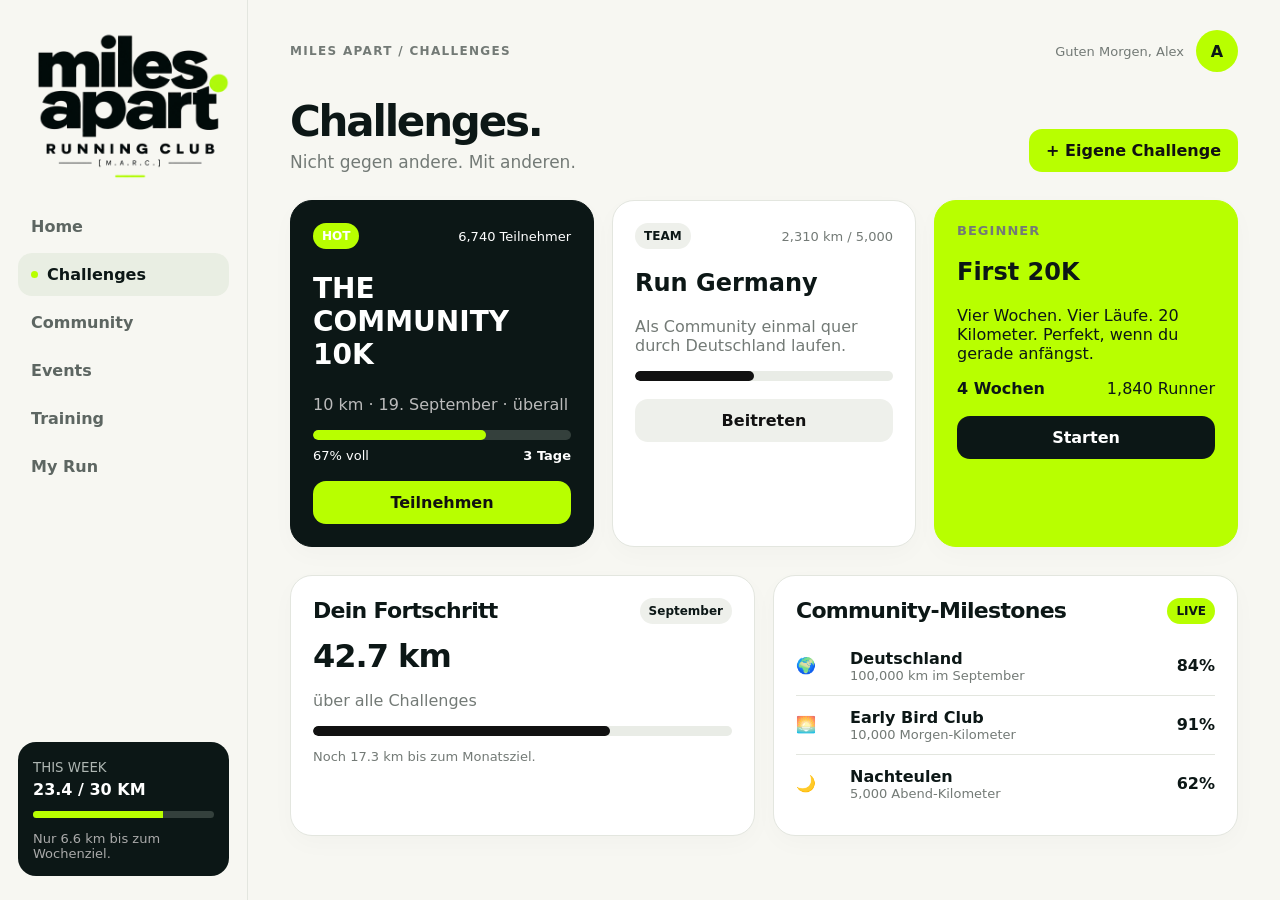
==== challenges.html @ 241ba2c0 "Add files via upload" ====
<!doctype html><html lang="de"><head><meta charset="utf-8"><meta name="viewport" content="width=device-width,initial-scale=1"><title>Challenges — Miles Apart Running Club</title><link rel="stylesheet" href="style.css"></head>
<body><div class="shell"><aside class="sidebar"><div class="brand"><a href="index.html"><img src="miles-apart-logo.png" alt="Miles Apart Running Club"></a></div><nav class="nav"><a class="" href="index.html">Home</a><a class="active" href="challenges.html">Challenges</a><a class="" href="community.html">Community</a><a class="" href="events.html">Events</a><a class="" href="training.html">Training</a><a class="" href="profile.html">My Run</a></nav><div class="side-bottom"><small>THIS WEEK</small><strong>23.4 / 30 KM</strong><div class="mini-progress"><i></i></div><p class="small" style="color:#aaa;margin-bottom:0">Nur 6.6 km bis zum Wochenziel.</p></div></aside><main class="main"><div class="top"><div class="crumb">MILES APART / CHALLENGES</div><div class="top-right"><span class="small muted">Guten Morgen, Alex</span><div class="avatar">A</div></div></div>
<div class="hero"><div><h1>Challenges.</h1><p class="lead">Nicht gegen andere. Mit anderen.</p></div><a class="btn lime" href="#">+ Eigene Challenge</a></div>
<div class="grid g3">
<div class="card dark"><div class="row"><span class="badge lime">HOT</span><span class="small">6,740 Teilnehmer</span></div><h2 style="font-size:28px">THE COMMUNITY 10K</h2><p style="color:#bbb">10 km · 19. September · überall</p><div class="progress"><i style="width:67%"></i></div><div class="row small" style="margin-top:8px"><span>67% voll</span><b>3 Tage</b></div><a class="btn lime" style="margin-top:18px;width:100%" href="#">Teilnehmen</a></div>
<div class="card"><div class="row"><span class="badge">TEAM</span><span class="small muted">2,310 km / 5,000</span></div><h2>Run Germany</h2><p class="muted">Als Community einmal quer durch Deutschland laufen.</p><div class="progress"><i style="width:46%"></i></div><a class="btn ghost" style="margin-top:18px;width:100%" href="#">Beitreten</a></div>
<div class="card lime"><div class="label">BEGINNER</div><h2>First 20K</h2><p>Vier Wochen. Vier Läufe. 20 Kilometer. Perfekt, wenn du gerade anfängst.</p><div class="row"><b>4 Wochen</b><span>1,840 Runner</span></div><a class="btn" style="margin-top:18px;width:100%" href="#">Starten</a></div>
</div>
<div class="section grid g2">
<div class="card"><div class="section-head"><h2>Dein Fortschritt</h2><span class="badge">September</span></div><div class="kpi">42.7 km</div><p class="muted">über alle Challenges</p><div class="progress"><i style="width:71%"></i></div><p class="small muted">Noch 17.3 km bis zum Monatsziel.</p></div>
<div class="card"><div class="section-head"><h2>Community-Milestones</h2><span class="badge lime">LIVE</span></div><div class="rank"><span>🌍</span><div><b>Deutschland</b><div class="small muted">100,000 km im September</div></div><b>84%</b></div><div class="rank"><span>🌅</span><div><b>Early Bird Club</b><div class="small muted">10,000 Morgen-Kilometer</div></div><b>91%</b></div><div class="rank"><span>🌙</span><div><b>Nachteulen</b><div class="small muted">5,000 Abend-Kilometer</div></div><b>62%</b></div></div>
</div>
</main></div></body></html>
---- style.css ----
:root{
  --paper:#f7f7f2; --card:#fff; --ink:#0c1716; --muted:#737a76;
  --lime:#b8ff00; --line:#e3e6df; --dark:#0c1716; --radius:22px;
}
*{box-sizing:border-box} body{margin:0;background:var(--paper);color:var(--ink);font-family:Inter,ui-sans-serif,system-ui,-apple-system,BlinkMacSystemFont,"Segoe UI",sans-serif}
a{color:inherit;text-decoration:none}.shell{display:grid;grid-template-columns:248px 1fr;min-height:100vh}
.sidebar{position:sticky;top:0;height:100vh;background:var(--paper);border-right:1px solid var(--line);padding:24px 18px;display:flex;flex-direction:column}
.brand{padding:6px 8px 25px}.brand img{display:block;width:205px;height:auto}
.nav{display:grid;gap:5px}.nav a{padding:12px 13px;border-radius:14px;color:#5d6662;font-weight:750}.nav a:hover,.nav a.active{background:#e9eee3;color:var(--ink)}.nav a.active:before{content:"";display:inline-block;width:7px;height:7px;background:var(--lime);border-radius:50%;margin:0 9px 2px 0}
.side-bottom{margin-top:auto;background:var(--dark);color:white;border-radius:18px;padding:15px}.side-bottom small{color:#aeb6b2}.side-bottom strong{display:block;margin:4px 0 12px}.mini-progress{height:7px;background:#34403c;border-radius:99px;overflow:hidden}.mini-progress i{display:block;height:100%;width:72%;background:var(--lime)}
.main{padding:30px 42px 60px;max-width:1500px;width:100%}.top{display:flex;align-items:center;justify-content:space-between;margin-bottom:28px}.crumb{color:var(--muted);font-size:12px;font-weight:800;letter-spacing:.11em}.avatar{width:42px;height:42px;border-radius:50%;display:grid;place-items:center;background:var(--lime);font-weight:900}.top-right{display:flex;align-items:center;gap:12px}
h1{font-size:42px;letter-spacing:-2.2px;margin:0 0 8px;line-height:1.05}.lead{color:var(--muted);font-size:17px;margin:0}.hero{display:flex;justify-content:space-between;gap:20px;align-items:flex-end;margin-bottom:28px}
.hero-logo{width:min(430px,100%);margin-bottom:18px}.hero-logo img{width:100%;height:auto;display:block}
.grid{display:grid;gap:18px}.g4{grid-template-columns:repeat(4,1fr)}.g3{grid-template-columns:repeat(3,1fr)}.g2{grid-template-columns:repeat(2,1fr)}
.card{background:var(--card);border:1px solid var(--line);border-radius:var(--radius);padding:22px;box-shadow:0 8px 25px rgba(0,0,0,.025)}.card.dark{background:var(--dark);color:white;border-color:var(--dark)}.card.lime{background:var(--lime);border-color:var(--lime)}
.kpi{font-size:32px;font-weight:850;letter-spacing:-1px}.label{color:var(--muted);font-size:13px;font-weight:800;text-transform:uppercase;letter-spacing:.08em}.dark .label{color:#a9b2ae}
.row{display:flex;justify-content:space-between;align-items:center;gap:12px}.stack{display:grid;gap:12px}.muted{color:var(--muted)}.small{font-size:13px}
.btn{display:inline-flex;align-items:center;justify-content:center;border:0;border-radius:13px;padding:12px 17px;font-weight:800;cursor:pointer;background:var(--dark);color:white}.btn.lime{background:var(--lime);color:#111}.btn.ghost{background:#eef0eb;color:#111}.btn.white{background:white;color:#111}
.progress{height:10px;background:#e9ece6;border-radius:99px;overflow:hidden}.progress i{display:block;height:100%;background:#111;border-radius:99px}.dark .progress{background:#34403c}.dark .progress i{background:var(--lime)}
.section{margin-top:28px}.section-head{display:flex;justify-content:space-between;align-items:center;margin-bottom:13px}.section h2{font-size:22px;letter-spacing:-.7px;margin:0}
.badge{font-size:12px;font-weight:800;border-radius:999px;padding:6px 9px;background:#eef0eb}.badge.lime{background:var(--lime)}
.event{display:grid;grid-template-columns:70px 1fr auto;gap:16px;align-items:center}.date{background:var(--dark);color:white;border-radius:16px;padding:10px;text-align:center}.date b{font-size:22px;display:block}.date span{font-size:11px;text-transform:uppercase;color:#bbb}
.rank{display:grid;grid-template-columns:42px 1fr auto;align-items:center;gap:12px;padding:12px 0;border-bottom:1px solid var(--line)}.rank:last-child{border:0}.ranknum{font-weight:900;color:#999}.person{display:flex;align-items:center;gap:10px}.pavatar{width:34px;height:34px;border-radius:50%;display:grid;place-items:center;background:#ddd;font-size:12px;font-weight:900}
.post{display:grid;grid-template-columns:40px 1fr;gap:12px}.post+.post{padding-top:18px;margin-top:18px;border-top:1px solid var(--line)}
.tag{display:inline-block;background:#eef0eb;padding:5px 8px;border-radius:8px;font-size:11px;font-weight:800;margin-right:5px}
.bar{display:flex;gap:7px;align-items:end;height:150px}.bar i{flex:1;background:#ddd;border-radius:7px 7px 2px 2px}.bar i:nth-child(3),.bar i:nth-child(7){background:#111}.bar i:nth-child(7){background:var(--lime)}
.route{height:190px;border-radius:18px;background:radial-gradient(circle at 20% 70%,#b8ff00 0 4px,transparent 5px),linear-gradient(135deg,#e7ebe4,#fafaf6);position:relative;overflow:hidden}.route:after{content:"";position:absolute;inset:25px 40px;background:transparent;border:4px solid #171716;border-left-color:transparent;border-bottom-color:transparent;border-radius:48% 52% 48% 52%;transform:rotate(-20deg)}
@media(max-width:900px){.shell{grid-template-columns:1fr}.sidebar{position:relative;height:auto}.brand img{width:230px}.nav{grid-template-columns:repeat(3,1fr)}.side-bottom{display:none}.main{padding:24px}.g4,.g3{grid-template-columns:1fr 1fr}}
@media(max-width:600px){.g4,.g3,.g2{grid-template-columns:1fr}.hero{display:block}.hero .btn{margin-top:18px}.hero-logo{width:310px}h1{font-size:34px}.nav{grid-template-columns:1fr 1fr}}
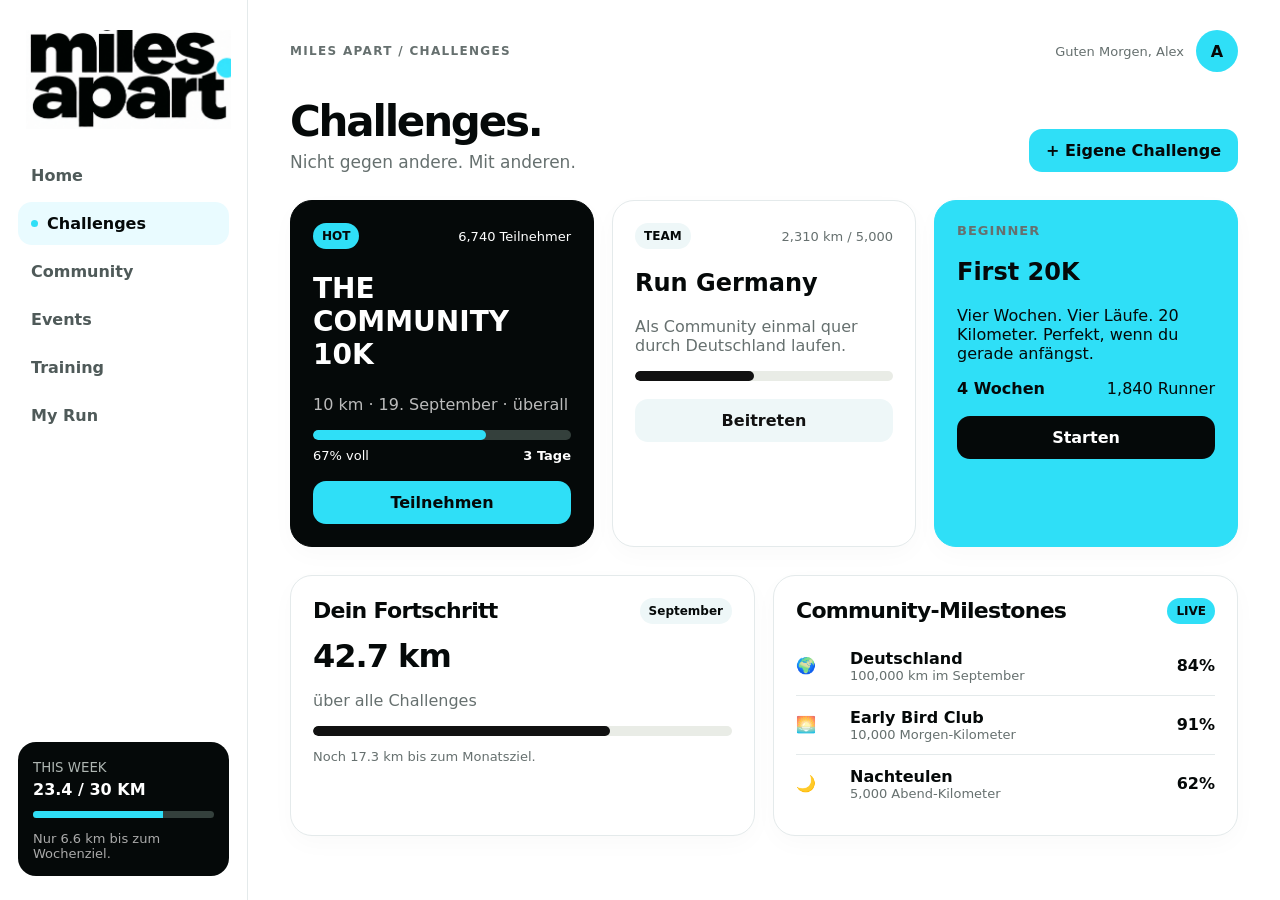
==== commit f417a13a: "Add files via upload" ====
--- a/challenges.html
+++ b/challenges.html
@@ -1,5 +1,5 @@
 <!doctype html><html lang="de"><head><meta charset="utf-8"><meta name="viewport" content="width=device-width,initial-scale=1"><title>Challenges — Miles Apart Running Club</title><link rel="stylesheet" href="style.css"></head>
-<body><div class="shell"><aside class="sidebar"><div class="brand"><a href="index.html"><img src="miles-apart-logo.png" alt="Miles Apart Running Club"></a></div><nav class="nav"><a class="" href="index.html">Home</a><a class="active" href="challenges.html">Challenges</a><a class="" href="community.html">Community</a><a class="" href="events.html">Events</a><a class="" href="training.html">Training</a><a class="" href="profile.html">My Run</a></nav><div class="side-bottom"><small>THIS WEEK</small><strong>23.4 / 30 KM</strong><div class="mini-progress"><i></i></div><p class="small" style="color:#aaa;margin-bottom:0">Nur 6.6 km bis zum Wochenziel.</p></div></aside><main class="main"><div class="top"><div class="crumb">MILES APART / CHALLENGES</div><div class="top-right"><span class="small muted">Guten Morgen, Alex</span><div class="avatar">A</div></div></div>
+<body><div class="shell"><aside class="sidebar"><div class="brand"><a href="index.html"><img src="miles-apart-wordmark.png" alt="Miles Apart Running Club"></a></div><nav class="nav"><a class="" href="index.html">Home</a><a class="active" href="challenges.html">Challenges</a><a class="" href="community.html">Community</a><a class="" href="events.html">Events</a><a class="" href="training.html">Training</a><a class="" href="profile.html">My Run</a></nav><div class="side-bottom"><small>THIS WEEK</small><strong>23.4 / 30 KM</strong><div class="mini-progress"><i></i></div><p class="small" style="color:#aaa;margin-bottom:0">Nur 6.6 km bis zum Wochenziel.</p></div></aside><main class="main"><div class="top"><div class="crumb">MILES APART / CHALLENGES</div><div class="top-right"><span class="small muted">Guten Morgen, Alex</span><div class="avatar">A</div></div></div>
 <div class="hero"><div><h1>Challenges.</h1><p class="lead">Nicht gegen andere. Mit anderen.</p></div><a class="btn lime" href="#">+ Eigene Challenge</a></div>
 <div class="grid g3">
 <div class="card dark"><div class="row"><span class="badge lime">HOT</span><span class="small">6,740 Teilnehmer</span></div><h2 style="font-size:28px">THE COMMUNITY 10K</h2><p style="color:#bbb">10 km · 19. September · überall</p><div class="progress"><i style="width:67%"></i></div><div class="row small" style="margin-top:8px"><span>67% voll</span><b>3 Tage</b></div><a class="btn lime" style="margin-top:18px;width:100%" href="#">Teilnehmen</a></div>
--- a/style.css
+++ b/style.css
@@ -1,30 +1,38 @@
 
 :root{
-  --paper:#f7f7f2; --card:#fff; --ink:#0c1716; --muted:#737a76;
-  --lime:#b8ff00; --line:#e3e6df; --dark:#0c1716; --radius:22px;
+  --paper:#ffffff; --card:#ffffff; --ink:#050909; --muted:#66706f;
+  --accent:#2fdff7; --accent-soft:#e9fbff; --line:#e4eaeb; --dark:#050909; --radius:22px;
 }
 *{box-sizing:border-box} body{margin:0;background:var(--paper);color:var(--ink);font-family:Inter,ui-sans-serif,system-ui,-apple-system,BlinkMacSystemFont,"Segoe UI",sans-serif}
 a{color:inherit;text-decoration:none}.shell{display:grid;grid-template-columns:248px 1fr;min-height:100vh}
 .sidebar{position:sticky;top:0;height:100vh;background:var(--paper);border-right:1px solid var(--line);padding:24px 18px;display:flex;flex-direction:column}
 .brand{padding:6px 8px 25px}.brand img{display:block;width:205px;height:auto}
-.nav{display:grid;gap:5px}.nav a{padding:12px 13px;border-radius:14px;color:#5d6662;font-weight:750}.nav a:hover,.nav a.active{background:#e9eee3;color:var(--ink)}.nav a.active:before{content:"";display:inline-block;width:7px;height:7px;background:var(--lime);border-radius:50%;margin:0 9px 2px 0}
-.side-bottom{margin-top:auto;background:var(--dark);color:white;border-radius:18px;padding:15px}.side-bottom small{color:#aeb6b2}.side-bottom strong{display:block;margin:4px 0 12px}.mini-progress{height:7px;background:#34403c;border-radius:99px;overflow:hidden}.mini-progress i{display:block;height:100%;width:72%;background:var(--lime)}
-.main{padding:30px 42px 60px;max-width:1500px;width:100%}.top{display:flex;align-items:center;justify-content:space-between;margin-bottom:28px}.crumb{color:var(--muted);font-size:12px;font-weight:800;letter-spacing:.11em}.avatar{width:42px;height:42px;border-radius:50%;display:grid;place-items:center;background:var(--lime);font-weight:900}.top-right{display:flex;align-items:center;gap:12px}
+.nav{display:grid;gap:5px}.nav a{padding:12px 13px;border-radius:14px;color:#4f5a59;font-weight:750}.nav a:hover,.nav a.active{background:var(--accent-soft);color:var(--ink)}.nav a.active:before{content:"";display:inline-block;width:7px;height:7px;background:var(--accent);border-radius:50%;margin:0 9px 2px 0}
+.side-bottom{margin-top:auto;background:var(--dark);color:white;border-radius:18px;padding:15px}.side-bottom small{color:#aeb6b2}.side-bottom strong{display:block;margin:4px 0 12px}.mini-progress{height:7px;background:#34403c;border-radius:99px;overflow:hidden}.mini-progress i{display:block;height:100%;width:72%;background:var(--accent)}
+.main{padding:30px 42px 60px;max-width:1500px;width:100%}.top{display:flex;align-items:center;justify-content:space-between;margin-bottom:28px}.crumb{color:var(--muted);font-size:12px;font-weight:800;letter-spacing:.11em}.avatar{width:42px;height:42px;border-radius:50%;display:grid;place-items:center;background:var(--accent);font-weight:900}.top-right{display:flex;align-items:center;gap:12px}
 h1{font-size:42px;letter-spacing:-2.2px;margin:0 0 8px;line-height:1.05}.lead{color:var(--muted);font-size:17px;margin:0}.hero{display:flex;justify-content:space-between;gap:20px;align-items:flex-end;margin-bottom:28px}
 .hero-logo{width:min(430px,100%);margin-bottom:18px}.hero-logo img{width:100%;height:auto;display:block}
 .grid{display:grid;gap:18px}.g4{grid-template-columns:repeat(4,1fr)}.g3{grid-template-columns:repeat(3,1fr)}.g2{grid-template-columns:repeat(2,1fr)}
-.card{background:var(--card);border:1px solid var(--line);border-radius:var(--radius);padding:22px;box-shadow:0 8px 25px rgba(0,0,0,.025)}.card.dark{background:var(--dark);color:white;border-color:var(--dark)}.card.lime{background:var(--lime);border-color:var(--lime)}
+.card{background:var(--card);border:1px solid var(--line);border-radius:var(--radius);padding:22px;box-shadow:0 8px 25px rgba(0,0,0,.025)}.card.dark{background:var(--dark);color:white;border-color:var(--dark)}.card.lime{background:var(--accent);border-color:var(--lime)}
 .kpi{font-size:32px;font-weight:850;letter-spacing:-1px}.label{color:var(--muted);font-size:13px;font-weight:800;text-transform:uppercase;letter-spacing:.08em}.dark .label{color:#a9b2ae}
 .row{display:flex;justify-content:space-between;align-items:center;gap:12px}.stack{display:grid;gap:12px}.muted{color:var(--muted)}.small{font-size:13px}
-.btn{display:inline-flex;align-items:center;justify-content:center;border:0;border-radius:13px;padding:12px 17px;font-weight:800;cursor:pointer;background:var(--dark);color:white}.btn.lime{background:var(--lime);color:#111}.btn.ghost{background:#eef0eb;color:#111}.btn.white{background:white;color:#111}
-.progress{height:10px;background:#e9ece6;border-radius:99px;overflow:hidden}.progress i{display:block;height:100%;background:#111;border-radius:99px}.dark .progress{background:#34403c}.dark .progress i{background:var(--lime)}
+.btn{display:inline-flex;align-items:center;justify-content:center;border:0;border-radius:13px;padding:12px 17px;font-weight:800;cursor:pointer;background:var(--dark);color:white}.btn.lime{background:var(--accent);color:#111}.btn.ghost{background:#eef7f8;color:#111}.btn.white{background:white;color:#111}
+.progress{height:10px;background:#e9ece6;border-radius:99px;overflow:hidden}.progress i{display:block;height:100%;background:#111;border-radius:99px}.dark .progress{background:#34403c}.dark .progress i{background:var(--accent)}
 .section{margin-top:28px}.section-head{display:flex;justify-content:space-between;align-items:center;margin-bottom:13px}.section h2{font-size:22px;letter-spacing:-.7px;margin:0}
-.badge{font-size:12px;font-weight:800;border-radius:999px;padding:6px 9px;background:#eef0eb}.badge.lime{background:var(--lime)}
+.badge{font-size:12px;font-weight:800;border-radius:999px;padding:6px 9px;background:#eef7f8}.badge.lime{background:var(--accent)}
 .event{display:grid;grid-template-columns:70px 1fr auto;gap:16px;align-items:center}.date{background:var(--dark);color:white;border-radius:16px;padding:10px;text-align:center}.date b{font-size:22px;display:block}.date span{font-size:11px;text-transform:uppercase;color:#bbb}
 .rank{display:grid;grid-template-columns:42px 1fr auto;align-items:center;gap:12px;padding:12px 0;border-bottom:1px solid var(--line)}.rank:last-child{border:0}.ranknum{font-weight:900;color:#999}.person{display:flex;align-items:center;gap:10px}.pavatar{width:34px;height:34px;border-radius:50%;display:grid;place-items:center;background:#ddd;font-size:12px;font-weight:900}
 .post{display:grid;grid-template-columns:40px 1fr;gap:12px}.post+.post{padding-top:18px;margin-top:18px;border-top:1px solid var(--line)}
-.tag{display:inline-block;background:#eef0eb;padding:5px 8px;border-radius:8px;font-size:11px;font-weight:800;margin-right:5px}
-.bar{display:flex;gap:7px;align-items:end;height:150px}.bar i{flex:1;background:#ddd;border-radius:7px 7px 2px 2px}.bar i:nth-child(3),.bar i:nth-child(7){background:#111}.bar i:nth-child(7){background:var(--lime)}
-.route{height:190px;border-radius:18px;background:radial-gradient(circle at 20% 70%,#b8ff00 0 4px,transparent 5px),linear-gradient(135deg,#e7ebe4,#fafaf6);position:relative;overflow:hidden}.route:after{content:"";position:absolute;inset:25px 40px;background:transparent;border:4px solid #171716;border-left-color:transparent;border-bottom-color:transparent;border-radius:48% 52% 48% 52%;transform:rotate(-20deg)}
+.tag{display:inline-block;background:#eef7f8;padding:5px 8px;border-radius:8px;font-size:11px;font-weight:800;margin-right:5px}
+.bar{display:flex;gap:7px;align-items:end;height:150px}.bar i{flex:1;background:#ddd;border-radius:7px 7px 2px 2px}.bar i:nth-child(3),.bar i:nth-child(7){background:#111}.bar i:nth-child(7){background:var(--accent)}
+.route{height:190px;border-radius:18px;background:radial-gradient(circle at 20% 70%,var(--accent) 0 4px,transparent 5px),linear-gradient(135deg,#e7ebe4,#fafaf6);position:relative;overflow:hidden}.route:after{content:"";position:absolute;inset:25px 40px;background:transparent;border:4px solid #171716;border-left-color:transparent;border-bottom-color:transparent;border-radius:48% 52% 48% 52%;transform:rotate(-20deg)}
 @media(max-width:900px){.shell{grid-template-columns:1fr}.sidebar{position:relative;height:auto}.brand img{width:230px}.nav{grid-template-columns:repeat(3,1fr)}.side-bottom{display:none}.main{padding:24px}.g4,.g3{grid-template-columns:1fr 1fr}}
 @media(max-width:600px){.g4,.g3,.g2{grid-template-columns:1fr}.hero{display:block}.hero .btn{margin-top:18px}.hero-logo{width:310px}h1{font-size:34px}.nav{grid-template-columns:1fr 1fr}}
+
+/* Miles Apart Running Club — new CI */
+.card.lime { background:var(--accent); border-color:var(--accent); color:#050909; }
+.btn.lime { background:var(--accent); color:#050909; }
+.badge.lime { background:var(--accent); color:#050909; }
+.nav a.active:before { background:var(--accent); }
+.mini-progress i { background:var(--accent); }
+.route { background:radial-gradient(circle at 20% 70%,var(--accent) 0 4px,transparent 5px),linear-gradient(135deg,#eef8fa,#fff); }
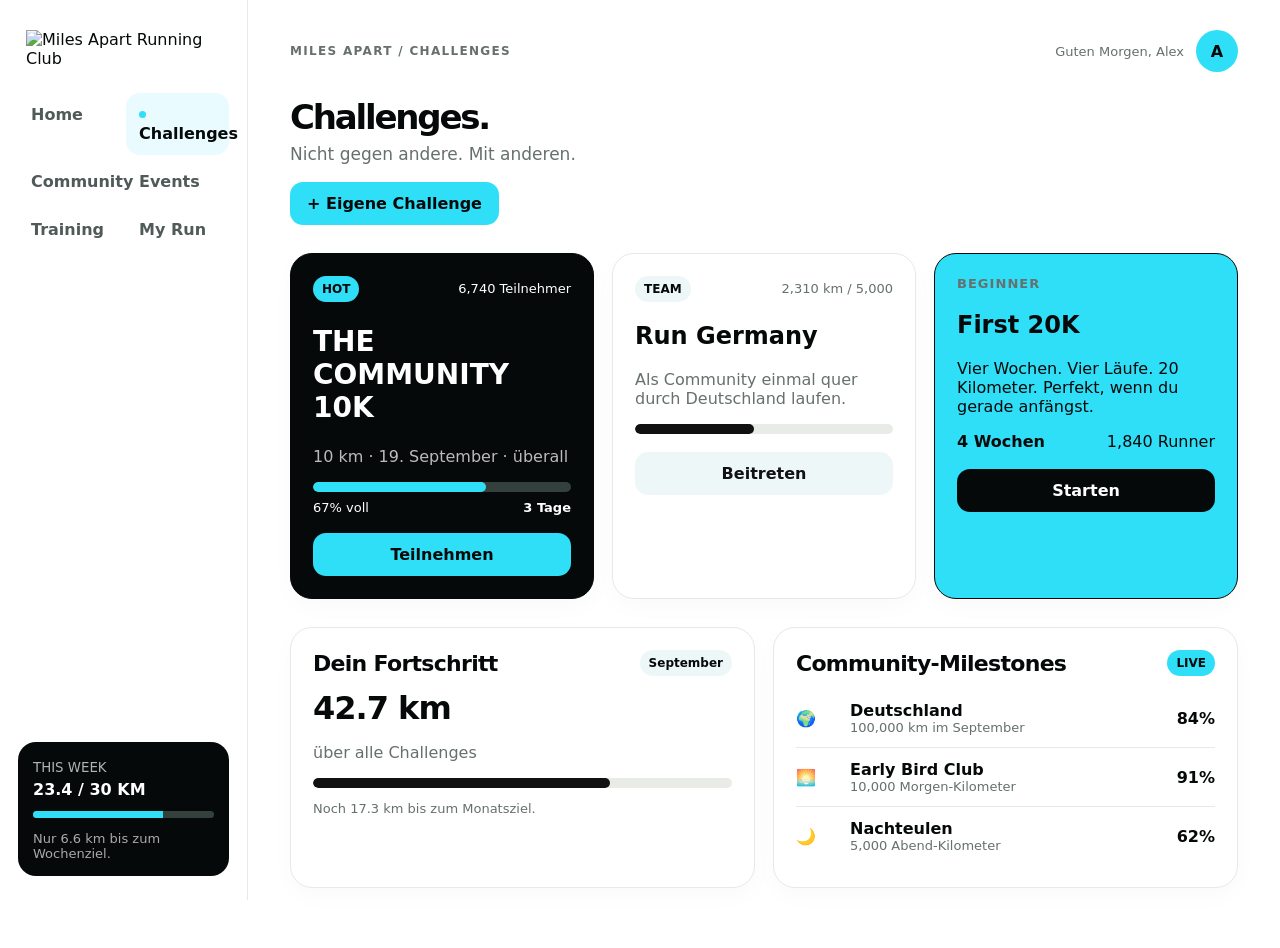
==== commit e3cfcdd3: "Add files via upload" ====
--- a/challenges.html
+++ b/challenges.html
@@ -1,5 +1,5 @@
 <!doctype html><html lang="de"><head><meta charset="utf-8"><meta name="viewport" content="width=device-width,initial-scale=1"><title>Challenges — Miles Apart Running Club</title><link rel="stylesheet" href="style.css"></head>
-<body><div class="shell"><aside class="sidebar"><div class="brand"><a href="index.html"><img src="miles-apart-wordmark.png" alt="Miles Apart Running Club"></a></div><nav class="nav"><a class="" href="index.html">Home</a><a class="active" href="challenges.html">Challenges</a><a class="" href="community.html">Community</a><a class="" href="events.html">Events</a><a class="" href="training.html">Training</a><a class="" href="profile.html">My Run</a></nav><div class="side-bottom"><small>THIS WEEK</small><strong>23.4 / 30 KM</strong><div class="mini-progress"><i></i></div><p class="small" style="color:#aaa;margin-bottom:0">Nur 6.6 km bis zum Wochenziel.</p></div></aside><main class="main"><div class="top"><div class="crumb">MILES APART / CHALLENGES</div><div class="top-right"><span class="small muted">Guten Morgen, Alex</span><div class="avatar">A</div></div></div>
+<body><div class="shell"><aside class="sidebar"><div class="brand"><a href="index.html"><img src="miles-apart-full-logo.png" alt="Miles Apart Running Club"></a></div><nav class="nav"><a class="" href="index.html">Home</a><a class="active" href="challenges.html">Challenges</a><a class="" href="community.html">Community</a><a class="" href="events.html">Events</a><a class="" href="training.html">Training</a><a class="" href="profile.html">My Run</a></nav><div class="side-bottom"><small>THIS WEEK</small><strong>23.4 / 30 KM</strong><div class="mini-progress"><i></i></div><p class="small" style="color:#aaa;margin-bottom:0">Nur 6.6 km bis zum Wochenziel.</p></div></aside><main class="main"><div class="top"><div class="crumb">MILES APART / CHALLENGES</div><div class="top-right"><span class="small muted">Guten Morgen, Alex</span><div class="avatar">A</div></div></div>
 <div class="hero"><div><h1>Challenges.</h1><p class="lead">Nicht gegen andere. Mit anderen.</p></div><a class="btn lime" href="#">+ Eigene Challenge</a></div>
 <div class="grid g3">
 <div class="card dark"><div class="row"><span class="badge lime">HOT</span><span class="small">6,740 Teilnehmer</span></div><h2 style="font-size:28px">THE COMMUNITY 10K</h2><p style="color:#bbb">10 km · 19. September · überall</p><div class="progress"><i style="width:67%"></i></div><div class="row small" style="margin-top:8px"><span>67% voll</span><b>3 Tage</b></div><a class="btn lime" style="margin-top:18px;width:100%" href="#">Teilnehmen</a></div>
--- a/style.css
+++ b/style.css
@@ -6,7 +6,7 @@
 *{box-sizing:border-box} body{margin:0;background:var(--paper);color:var(--ink);font-family:Inter,ui-sans-serif,system-ui,-apple-system,BlinkMacSystemFont,"Segoe UI",sans-serif}
 a{color:inherit;text-decoration:none}.shell{display:grid;grid-template-columns:248px 1fr;min-height:100vh}
 .sidebar{position:sticky;top:0;height:100vh;background:var(--paper);border-right:1px solid var(--line);padding:24px 18px;display:flex;flex-direction:column}
-.brand{padding:6px 8px 25px}.brand img{display:block;width:205px;height:auto}
+.brand{padding:6px 8px 25px;overflow:visible}.brand img{display:block;width:205px;height:auto;max-width:none;overflow:visible}
 .nav{display:grid;gap:5px}.nav a{padding:12px 13px;border-radius:14px;color:#4f5a59;font-weight:750}.nav a:hover,.nav a.active{background:var(--accent-soft);color:var(--ink)}.nav a.active:before{content:"";display:inline-block;width:7px;height:7px;background:var(--accent);border-radius:50%;margin:0 9px 2px 0}
 .side-bottom{margin-top:auto;background:var(--dark);color:white;border-radius:18px;padding:15px}.side-bottom small{color:#aeb6b2}.side-bottom strong{display:block;margin:4px 0 12px}.mini-progress{height:7px;background:#34403c;border-radius:99px;overflow:hidden}.mini-progress i{display:block;height:100%;width:72%;background:var(--accent)}
 .main{padding:30px 42px 60px;max-width:1500px;width:100%}.top{display:flex;align-items:center;justify-content:space-between;margin-bottom:28px}.crumb{color:var(--muted);font-size:12px;font-weight:800;letter-spacing:.11em}.avatar{width:42px;height:42px;border-radius:50%;display:grid;place-items:center;background:var(--accent);font-weight:900}.top-right{display:flex;align-items:center;gap:12px}
@@ -26,8 +26,42 @@
 .tag{display:inline-block;background:#eef7f8;padding:5px 8px;border-radius:8px;font-size:11px;font-weight:800;margin-right:5px}
 .bar{display:flex;gap:7px;align-items:end;height:150px}.bar i{flex:1;background:#ddd;border-radius:7px 7px 2px 2px}.bar i:nth-child(3),.bar i:nth-child(7){background:#111}.bar i:nth-child(7){background:var(--accent)}
 .route{height:190px;border-radius:18px;background:radial-gradient(circle at 20% 70%,var(--accent) 0 4px,transparent 5px),linear-gradient(135deg,#e7ebe4,#fafaf6);position:relative;overflow:hidden}.route:after{content:"";position:absolute;inset:25px 40px;background:transparent;border:4px solid #171716;border-left-color:transparent;border-bottom-color:transparent;border-radius:48% 52% 48% 52%;transform:rotate(-20deg)}
-@media(max-width:900px){.shell{grid-template-columns:1fr}.sidebar{position:relative;height:auto}.brand img{width:230px}.nav{grid-template-columns:repeat(3,1fr)}.side-bottom{display:none}.main{padding:24px}.g4,.g3{grid-template-columns:1fr 1fr}}
-@media(max-width:600px){.g4,.g3,.g2{grid-template-columns:1fr}.hero{display:block}.hero .btn{margin-top:18px}.hero-logo{width:310px}h1{font-size:34px}.nav{grid-template-columns:1fr 1fr}}
+@media(max-width:900px){
+  .shell{grid-template-columns:1fr}
+  .sidebar{position:relative;height:auto;min-height:0;overflow:visible;border-right:0;border-bottom:0;padding:30px 32px 18px}
+  .brand{padding:0 0 28px;overflow:visible}
+  .brand a{display:block;overflow:visible}
+  .brand img{width:min(390px,100%);height:auto;max-width:none;display:block}
+  .nav{grid-template-columns:1fr 1fr;gap:4px 20px}
+  .nav a{padding:14px 14px;font-size:18px;border-radius:20px}
+  .nav a.active:before{width:8px;height:8px;margin-right:10px}
+  .side-bottom{display:none}
+  .main{padding:22px 32px 90px;max-width:none}
+  .top{padding-top:18px;margin:0 0 28px;border-top:1px solid var(--line)}
+  .top-right{gap:12px}
+  .avatar{width:56px;height:56px;font-size:20px}
+  .hero{display:block;margin-bottom:28px}
+  .hero-logo{width:min(540px,100%);margin:0 auto 24px}
+  .hero-logo img{width:100%;height:auto;display:block}
+  .hero .lead{font-size:18px;line-height:1.42;max-width:560px}
+  .hero .btn{margin-top:16px}
+  .g4,.g3,.g2{grid-template-columns:1fr}
+  .card{padding:20px}
+}
+@media(max-width:600px){
+  .sidebar{padding:28px 32px 16px}
+  .brand{padding-bottom:28px}
+  .brand img{width:100%;max-width:390px}
+  .nav{grid-template-columns:1fr 1fr;gap:4px 18px}
+  .nav a{font-size:18px;padding:13px 12px;white-space:nowrap}
+  .main{padding:18px 42px 90px}
+  .top{margin-bottom:24px}
+  .crumb{font-size:12px;letter-spacing:.12em;white-space:nowrap}
+  .top-right .small{font-size:16px;white-space:nowrap}
+  .avatar{width:56px;height:56px}
+  .hero-logo{width:100%;margin-bottom:22px}
+  h1{font-size:34px}
+}.hero{display:block}.hero .btn{margin-top:18px}.hero-logo{width:310px}h1{font-size:34px}.nav{grid-template-columns:1fr 1fr}}
 
 /* Miles Apart Running Club — new CI */
 .card.lime { background:var(--accent); border-color:var(--accent); color:#050909; }
@@ -36,3 +70,158 @@
 .nav a.active:before { background:var(--accent); }
 .mini-progress i { background:var(--accent); }
 .route { background:radial-gradient(circle at 20% 70%,var(--accent) 0 4px,transparent 5px),linear-gradient(135deg,#eef8fa,#fff); }
+
+/* Logo safety: the cyan dot/edge must always remain completely visible. */
+.brand, .brand a, .brand img, .hero-logo, .hero-logo a, .hero-logo img {
+  overflow: visible !important;
+}
+.hero-logo img, .brand img {
+  object-fit: contain;
+}
+
+
+/* FINAL LOGO SAFETY FIX
+   The logo assets contain their own breathing room. Never clip them at any breakpoint. */
+.brand,
+.brand a,
+.brand img,
+.hero-logo,
+.hero-logo a,
+.hero-logo img {
+  overflow: visible !important;
+  clip-path: none !important;
+  contain: none !important;
+}
+
+.brand img,
+.hero-logo img {
+  max-width: 100%;
+  height: auto;
+  object-fit: contain;
+}
+
+@media (max-width: 600px) {
+  .brand {
+    width: 100%;
+    padding-top: 12px;
+    padding-bottom: 30px;
+  }
+  .brand img {
+    width: 100%;
+    max-width: 390px;
+    margin: 0;
+  }
+  .hero-logo {
+    width: 100%;
+    margin: 0 0 24px;
+  }
+}
+
+/* =========================================================
+   MOBILE VIEWPORT FIX — prevent horizontal overflow/cropping
+   ========================================================= */
+html, body {
+  width: 100%;
+  max-width: 100%;
+  min-width: 0;
+  overflow-x: hidden;
+}
+
+*, *::before, *::after { min-width: 0; }
+img, svg, video { max-width: 100%; }
+
+.shell, .sidebar, .main, .brand, .brand a, .nav, .top, .top-right, .hero, .hero-logo {
+  min-width: 0;
+  max-width: 100%;
+}
+
+@media (max-width: 600px) {
+  .sidebar {
+    width: 100%;
+    padding-left: 24px;
+    padding-right: 24px;
+  }
+
+  .brand {
+    width: 100%;
+    padding: 8px 0 28px;
+  }
+
+  .brand a {
+    width: 100%;
+  }
+
+  .brand img {
+    width: 100%;
+    max-width: 100%;
+    height: auto;
+    margin: 0 auto;
+  }
+
+  .nav {
+    width: 100%;
+    grid-template-columns: minmax(0, 1fr) minmax(0, 1fr);
+    gap: 4px 12px;
+  }
+
+  .nav a {
+    min-width: 0;
+    white-space: nowrap;
+    overflow: hidden;
+    text-overflow: ellipsis;
+  }
+
+  .main {
+    width: 100%;
+    max-width: 100%;
+    padding: 18px 24px 90px;
+  }
+
+  .top {
+    width: 100%;
+    display: grid;
+    grid-template-columns: minmax(0, 1fr) auto;
+    align-items: center;
+    gap: 12px;
+    margin-bottom: 24px;
+  }
+
+  .crumb {
+    min-width: 0;
+    overflow: hidden;
+    text-overflow: ellipsis;
+    white-space: nowrap;
+    font-size: 11px;
+    letter-spacing: .08em;
+  }
+
+  .top-right {
+    min-width: 0;
+    display: flex;
+    align-items: center;
+    gap: 8px;
+  }
+
+  .top-right .small {
+    font-size: 14px;
+    white-space: nowrap;
+  }
+
+  .avatar {
+    flex: 0 0 52px;
+    width: 52px;
+    height: 52px;
+  }
+
+  .hero,
+  .hero-logo {
+    width: 100%;
+    max-width: 100%;
+  }
+
+  .hero-logo img {
+    width: 100%;
+    max-width: 100%;
+    height: auto;
+  }
+}
